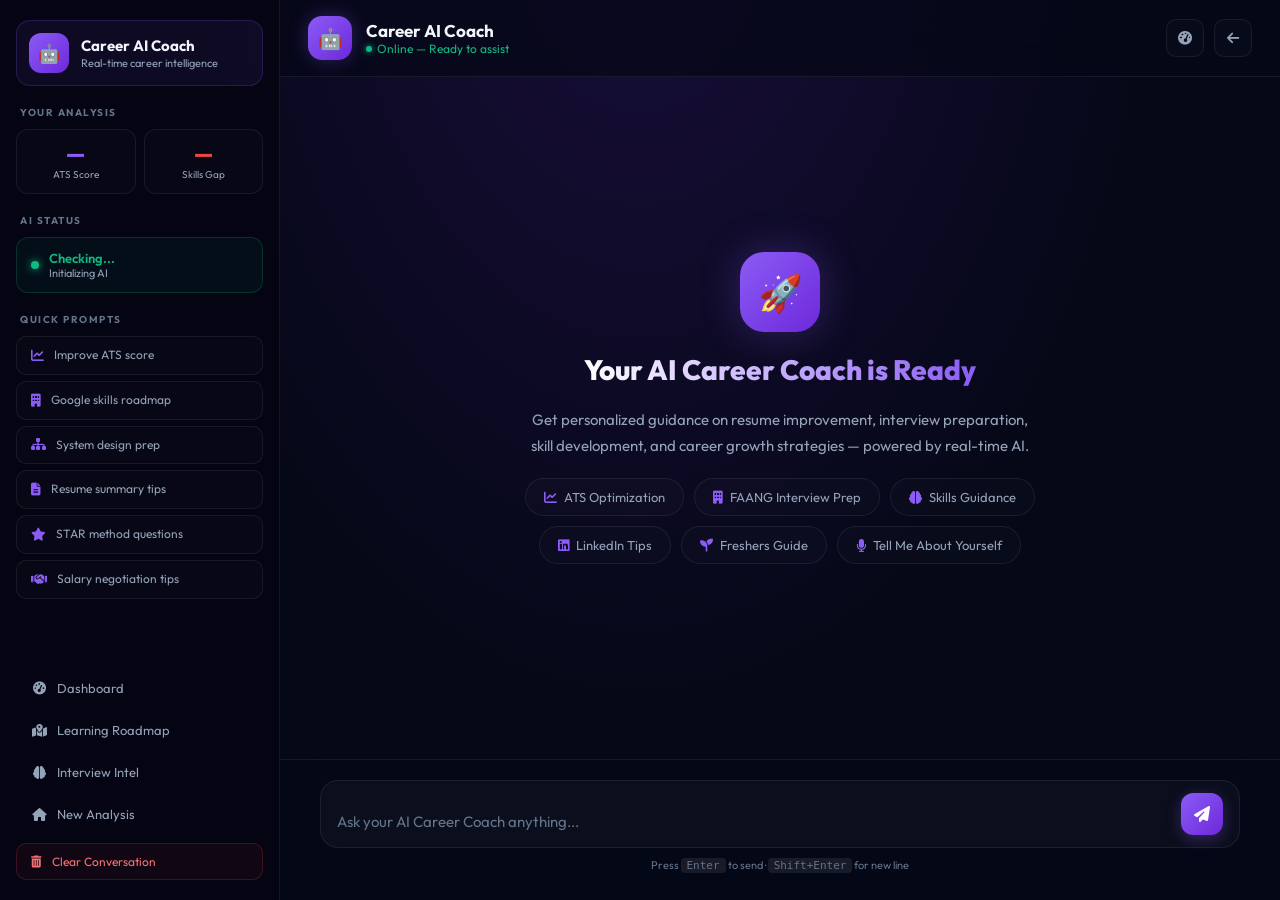
==== contents/templates/chat.html @ 1ed40bf2 "Initial commit" ====
<!DOCTYPE html>
<html lang="en">

<head>
  <meta charset="UTF-8">
  <meta name="viewport" content="width=device-width, initial-scale=1.0">
  <title>CareerBoost AI | Career Coach Chat</title>
  <meta name="description" content="Real-time AI Career Coach powered by ChatGPT. Get personalized career guidance, resume tips, and interview prep.">

  <link rel="preconnect" href="https://fonts.googleapis.com">
  <link rel="preconnect" href="https://fonts.gstatic.com" crossorigin>
  <link href="https://fonts.googleapis.com/css2?family=Outfit:wght@300;400;500;600;700;800&display=swap" rel="stylesheet">
  <link rel="stylesheet" href="https://cdnjs.cloudflare.com/ajax/libs/font-awesome/6.4.0/css/all.min.css">

  <style>
    :root {
      --bg: #050816;
      --card-bg: rgba(255, 255, 255, 0.015);
      --card-bg-hover: rgba(255, 255, 255, 0.03);
      --border: rgba(255, 255, 255, 0.07);
      --border-hover: rgba(139, 92, 246, 0.4);
      --accent: #8b5cf6;
      --accent-2: #6d28d9;
      --accent-glow: rgba(139, 92, 246, 0.3);
      --text: #f1f5f9;
      --text-muted: #94a3b8;
      --text-dim: #64748b;
      --success: #10b981;
      --danger: #ef4444;
      --info: #00d1ff;
      --user-bg: linear-gradient(135deg, #8b5cf6 0%, #6d28d9 100%);
      --ai-bg: rgba(255, 255, 255, 0.04);
    }

    * {
      margin: 0;
      padding: 0;
      box-sizing: border-box;
      font-family: 'Outfit', sans-serif;
    }

    html, body {
      height: 100%;
      overflow: hidden;
      background: radial-gradient(ellipse at 50% -20%, #1a0e3d 0%, #050816 60%);
      color: var(--text);
    }

    /* LAYOUT */
    .chat-layout {
      display: grid;
      grid-template-columns: 280px 1fr;
      height: 100vh;
    }

    /* ====================== SIDEBAR ====================== */
    .sidebar {
      display: flex;
      flex-direction: column;
      background: rgba(5, 5, 18, 0.95);
      border-right: 1px solid var(--border);
      padding: 20px 16px;
      gap: 20px;
      overflow-y: auto;
    }

    .sidebar-brand {
      display: flex;
      align-items: center;
      gap: 12px;
      padding: 12px;
      border-radius: 14px;
      background: rgba(139, 92, 246, 0.08);
      border: 1px solid rgba(139, 92, 246, 0.2);
    }

    .sidebar-brand-icon {
      width: 40px;
      height: 40px;
      border-radius: 12px;
      background: var(--user-bg);
      display: flex;
      align-items: center;
      justify-content: center;
      font-size: 18px;
      flex-shrink: 0;
    }

    .sidebar-brand-text h3 {
      font-size: 15px;
      font-weight: 700;
      color: var(--text);
    }

    .sidebar-brand-text p {
      font-size: 11px;
      color: var(--text-muted);
      margin-top: 1px;
    }

    .sidebar-section-title {
      font-size: 10px;
      font-weight: 700;
      text-transform: uppercase;
      letter-spacing: 1.5px;
      color: var(--text-dim);
      padding: 0 4px;
    }

    /* STATS MINI CARDS */
    .sidebar-stats {
      display: grid;
      grid-template-columns: 1fr 1fr;
      gap: 8px;
    }

    .stat-mini {
      background: var(--card-bg);
      border: 1px solid var(--border);
      border-radius: 12px;
      padding: 12px;
      text-align: center;
    }

    .stat-mini-value {
      font-size: 22px;
      font-weight: 800;
      color: var(--accent);
      line-height: 1;
    }

    .stat-mini-label {
      font-size: 10px;
      color: var(--text-muted);
      margin-top: 4px;
    }

    /* AI STATUS INDICATOR */
    .ai-status {
      display: flex;
      align-items: center;
      gap: 10px;
      padding: 12px 14px;
      background: rgba(16, 185, 129, 0.06);
      border: 1px solid rgba(16, 185, 129, 0.2);
      border-radius: 12px;
    }

    .status-dot {
      width: 8px;
      height: 8px;
      border-radius: 50%;
      background: var(--success);
      box-shadow: 0 0 8px var(--success);
      animation: pulse-dot 2s infinite;
      flex-shrink: 0;
    }

    .status-dot.offline {
      background: var(--text-dim);
      box-shadow: none;
      animation: none;
    }

    @keyframes pulse-dot {
      0%, 100% { opacity: 1; transform: scale(1); }
      50% { opacity: 0.6; transform: scale(0.85); }
    }

    .ai-status-text h4 {
      font-size: 13px;
      font-weight: 600;
      color: var(--success);
    }

    .ai-status-text p {
      font-size: 11px;
      color: var(--text-muted);
    }

    /* QUICK PROMPTS */
    .quick-prompts {
      display: flex;
      flex-direction: column;
      gap: 6px;
    }

    .quick-prompt-btn {
      width: 100%;
      text-align: left;
      padding: 10px 14px;
      border-radius: 10px;
      background: var(--card-bg);
      border: 1px solid var(--border);
      color: var(--text-muted);
      font-size: 12px;
      font-family: 'Outfit', sans-serif;
      cursor: pointer;
      transition: all 0.25s ease;
      display: flex;
      align-items: center;
      gap: 10px;
      line-height: 1.4;
    }

    .quick-prompt-btn i {
      color: var(--accent);
      font-size: 13px;
      flex-shrink: 0;
    }

    .quick-prompt-btn:hover {
      background: rgba(139, 92, 246, 0.12);
      border-color: rgba(139, 92, 246, 0.35);
      color: var(--text);
      transform: translateX(4px);
    }

    /* NAVIGATION */
    .sidebar-nav {
      display: flex;
      flex-direction: column;
      gap: 4px;
      margin-top: auto;
    }

    .nav-btn {
      display: flex;
      align-items: center;
      gap: 10px;
      padding: 10px 14px;
      border-radius: 10px;
      background: transparent;
      border: 1px solid transparent;
      color: var(--text-muted);
      font-size: 13px;
      font-family: 'Outfit', sans-serif;
      cursor: pointer;
      transition: all 0.25s ease;
      text-decoration: none;
    }

    .nav-btn i {
      width: 16px;
      text-align: center;
    }

    .nav-btn:hover {
      background: var(--card-bg);
      border-color: var(--border);
      color: var(--text);
    }

    .nav-btn.active {
      background: rgba(139, 92, 246, 0.1);
      border-color: rgba(139, 92, 246, 0.3);
      color: var(--accent);
    }

    /* Clear chat button */
    .clear-btn {
      display: flex;
      align-items: center;
      gap: 10px;
      padding: 10px 14px;
      border-radius: 10px;
      background: rgba(239, 68, 68, 0.06);
      border: 1px solid rgba(239, 68, 68, 0.2);
      color: #f87171;
      font-size: 12px;
      font-family: 'Outfit', sans-serif;
      cursor: pointer;
      transition: all 0.25s ease;
      width: 100%;
    }

    .clear-btn:hover {
      background: rgba(239, 68, 68, 0.12);
      border-color: rgba(239, 68, 68, 0.4);
    }

    /* ====================== MAIN CHAT AREA ====================== */
    .chat-main {
      display: flex;
      flex-direction: column;
      overflow: hidden;
    }

    /* TOPBAR */
    .chat-topbar {
      display: flex;
      align-items: center;
      justify-content: space-between;
      padding: 16px 28px;
      border-bottom: 1px solid var(--border);
      background: rgba(5, 8, 22, 0.7);
      backdrop-filter: blur(20px);
      flex-shrink: 0;
    }

    .topbar-left {
      display: flex;
      align-items: center;
      gap: 14px;
    }

    .topbar-avatar {
      width: 44px;
      height: 44px;
      border-radius: 14px;
      background: var(--user-bg);
      display: flex;
      align-items: center;
      justify-content: center;
      font-size: 20px;
      box-shadow: 0 0 20px var(--accent-glow);
    }

    .topbar-info h2 {
      font-size: 17px;
      font-weight: 700;
      color: var(--text);
    }

    .topbar-info p {
      font-size: 12px;
      color: var(--success);
      display: flex;
      align-items: center;
      gap: 5px;
    }

    .topbar-info p::before {
      content: '';
      display: inline-block;
      width: 6px;
      height: 6px;
      border-radius: 50%;
      background: var(--success);
      box-shadow: 0 0 6px var(--success);
    }

    .topbar-actions {
      display: flex;
      gap: 10px;
    }

    .icon-btn {
      width: 38px;
      height: 38px;
      border-radius: 10px;
      background: var(--card-bg);
      border: 1px solid var(--border);
      color: var(--text-muted);
      cursor: pointer;
      display: flex;
      align-items: center;
      justify-content: center;
      transition: all 0.25s ease;
      font-size: 14px;
    }

    .icon-btn:hover {
      background: rgba(139, 92, 246, 0.15);
      border-color: rgba(139, 92, 246, 0.4);
      color: var(--accent);
    }

    /* MESSAGES AREA */
    .messages-area {
      flex: 1;
      overflow-y: auto;
      padding: 30px 40px;
      display: flex;
      flex-direction: column;
      gap: 20px;
      scroll-behavior: smooth;
    }

    .messages-area::-webkit-scrollbar {
      width: 6px;
    }

    .messages-area::-webkit-scrollbar-track {
      background: transparent;
    }

    .messages-area::-webkit-scrollbar-thumb {
      background: rgba(255, 255, 255, 0.1);
      border-radius: 4px;
    }

    .messages-area::-webkit-scrollbar-thumb:hover {
      background: rgba(139, 92, 246, 0.4);
    }

    /* WELCOME STATE */
    .welcome-state {
      flex: 1;
      display: flex;
      flex-direction: column;
      align-items: center;
      justify-content: center;
      gap: 20px;
      text-align: center;
      opacity: 1;
      transition: opacity 0.4s ease;
    }

    .welcome-state.hidden {
      display: none;
    }

    .welcome-icon {
      width: 80px;
      height: 80px;
      border-radius: 24px;
      background: var(--user-bg);
      display: flex;
      align-items: center;
      justify-content: center;
      font-size: 36px;
      box-shadow: 0 0 40px var(--accent-glow);
      animation: float 3s ease-in-out infinite;
    }

    @keyframes float {
      0%, 100% { transform: translateY(0); }
      50% { transform: translateY(-8px); }
    }

    .welcome-state h2 {
      font-size: 28px;
      font-weight: 800;
      background: linear-gradient(to right, #fff, var(--accent));
      -webkit-background-clip: text;
      -webkit-text-fill-color: transparent;
    }

    .welcome-state p {
      font-size: 15px;
      color: var(--text-muted);
      max-width: 500px;
      line-height: 1.7;
    }

    .welcome-chips {
      display: flex;
      flex-wrap: wrap;
      gap: 10px;
      justify-content: center;
      max-width: 600px;
    }

    .welcome-chip {
      padding: 10px 18px;
      border-radius: 50px;
      background: var(--card-bg);
      border: 1px solid var(--border);
      color: var(--text-muted);
      font-size: 13px;
      cursor: pointer;
      transition: all 0.25s ease;
      display: flex;
      align-items: center;
      gap: 7px;
    }

    .welcome-chip i {
      color: var(--accent);
    }

    .welcome-chip:hover {
      background: rgba(139, 92, 246, 0.15);
      border-color: rgba(139, 92, 246, 0.4);
      color: var(--text);
      transform: translateY(-2px);
      box-shadow: 0 8px 20px rgba(139, 92, 246, 0.2);
    }

    /* MESSAGE BUBBLES */
    .message-row {
      display: flex;
      gap: 12px;
      max-width: 820px;
      animation: slideIn 0.35s cubic-bezier(0.165, 0.84, 0.44, 1) forwards;
    }

    @keyframes slideIn {
      from { opacity: 0; transform: translateY(15px); }
      to { opacity: 1; transform: translateY(0); }
    }

    .message-row.user {
      align-self: flex-end;
      flex-direction: row-reverse;
    }

    .message-row.ai {
      align-self: flex-start;
    }

    .msg-avatar {
      width: 36px;
      height: 36px;
      border-radius: 12px;
      display: flex;
      align-items: center;
      justify-content: center;
      font-size: 16px;
      flex-shrink: 0;
      margin-top: 4px;
    }

    .msg-avatar.ai-avatar {
      background: var(--user-bg);
      box-shadow: 0 0 12px var(--accent-glow);
    }

    .msg-avatar.user-avatar {
      background: rgba(255, 255, 255, 0.1);
      border: 1px solid var(--border);
    }

    .msg-content {
      display: flex;
      flex-direction: column;
      gap: 5px;
      max-width: calc(100% - 50px);
    }

    .msg-sender {
      font-size: 11px;
      font-weight: 600;
      text-transform: uppercase;
      letter-spacing: 0.5px;
      color: var(--text-dim);
      padding: 0 4px;
    }

    .message-row.user .msg-sender {
      text-align: right;
    }

    .msg-bubble {
      padding: 14px 18px;
      border-radius: 18px;
      font-size: 14.5px;
      line-height: 1.65;
    }

    .message-row.user .msg-bubble {
      background: var(--user-bg);
      color: white;
      border-radius: 18px 4px 18px 18px;
      box-shadow: 0 4px 20px rgba(139, 92, 246, 0.3);
    }

    .message-row.ai .msg-bubble {
      background: var(--ai-bg);
      border: 1px solid var(--border);
      color: var(--text);
      border-radius: 4px 18px 18px 18px;
    }

    /* AI message markdown */
    .msg-bubble strong { color: #c4b5fd; font-weight: 700; }
    .msg-bubble em { color: #a5f3fc; font-style: italic; }
    .msg-bubble code {
      background: rgba(139, 92, 246, 0.15);
      border: 1px solid rgba(139, 92, 246, 0.3);
      padding: 2px 8px;
      border-radius: 6px;
      font-family: 'Courier New', monospace;
      font-size: 13px;
      color: #a78bfa;
    }

    .msg-bubble ul, .msg-bubble ol {
      padding-left: 20px;
      display: flex;
      flex-direction: column;
      gap: 5px;
    }

    .msg-bubble li {
      line-height: 1.6;
    }

    .msg-meta {
      font-size: 10px;
      color: var(--text-dim);
      padding: 0 4px;
    }

    .message-row.user .msg-meta {
      text-align: right;
    }

    /* TYPING INDICATOR */
    .typing-row {
      display: flex;
      gap: 12px;
      align-self: flex-start;
      animation: slideIn 0.35s ease forwards;
    }

    .typing-bubble {
      padding: 14px 18px;
      background: var(--ai-bg);
      border: 1px solid var(--border);
      border-radius: 4px 18px 18px 18px;
      display: flex;
      gap: 5px;
      align-items: center;
    }

    .typing-dot {
      width: 7px;
      height: 7px;
      border-radius: 50%;
      background: var(--text-muted);
      animation: typingBounce 1.5s infinite ease-in-out;
    }

    .typing-dot:nth-child(1) { animation-delay: 0s; }
    .typing-dot:nth-child(2) { animation-delay: 0.2s; }
    .typing-dot:nth-child(3) { animation-delay: 0.4s; }

    @keyframes typingBounce {
      0%, 80%, 100% { transform: translateY(0); opacity: 0.4; }
      40% { transform: translateY(-8px); opacity: 1; }
    }

    /* CHAT INPUT AREA */
    .chat-input-area {
      padding: 20px 40px 28px;
      border-top: 1px solid var(--border);
      background: rgba(5, 8, 22, 0.7);
      backdrop-filter: blur(20px);
      flex-shrink: 0;
    }

    .chat-input-wrapper {
      display: flex;
      gap: 12px;
      align-items: flex-end;
      background: rgba(255, 255, 255, 0.03);
      border: 1px solid var(--border);
      border-radius: 18px;
      padding: 12px 16px;
      transition: all 0.3s ease;
    }

    .chat-input-wrapper:focus-within {
      border-color: rgba(139, 92, 246, 0.5);
      box-shadow: 0 0 25px rgba(139, 92, 246, 0.15);
    }

    #chatInput {
      flex: 1;
      background: transparent;
      border: none;
      outline: none;
      color: var(--text);
      font-size: 15px;
      font-family: 'Outfit', sans-serif;
      resize: none;
      max-height: 140px;
      min-height: 24px;
      line-height: 1.5;
    }

    #chatInput::placeholder {
      color: var(--text-dim);
    }

    .send-btn {
      width: 42px;
      height: 42px;
      border-radius: 12px;
      background: var(--user-bg);
      border: none;
      color: white;
      font-size: 16px;
      cursor: pointer;
      display: flex;
      align-items: center;
      justify-content: center;
      transition: all 0.25s ease;
      flex-shrink: 0;
      box-shadow: 0 4px 15px rgba(139, 92, 246, 0.3);
    }

    .send-btn:hover:not(:disabled) {
      transform: scale(1.08);
      box-shadow: 0 6px 25px rgba(139, 92, 246, 0.5);
    }

    .send-btn:disabled {
      opacity: 0.5;
      cursor: not-allowed;
    }

    .input-hint {
      font-size: 11px;
      color: var(--text-dim);
      text-align: center;
      margin-top: 10px;
    }

    /* SYSTEM MESSAGE / DATE DIVIDER */
    .system-msg {
      text-align: center;
      font-size: 11px;
      color: var(--text-dim);
      display: flex;
      align-items: center;
      gap: 12px;
    }

    .system-msg::before,
    .system-msg::after {
      content: '';
      flex: 1;
      height: 1px;
      background: var(--border);
    }

    /* NOTIFICATION TOAST */
    .toast-container {
      position: fixed;
      top: 20px;
      right: 20px;
      z-index: 9999;
      display: flex;
      flex-direction: column;
      gap: 10px;
      pointer-events: none;
    }

    .toast {
      padding: 12px 18px;
      border-radius: 12px;
      font-size: 13px;
      font-weight: 500;
      color: white;
      animation: toastIn 0.4s ease forwards;
      pointer-events: all;
      display: flex;
      align-items: center;
      gap: 10px;
    }

    .toast.success {
      background: rgba(16, 185, 129, 0.15);
      border: 1px solid rgba(16, 185, 129, 0.4);
      color: #6ee7b7;
    }

    .toast.error {
      background: rgba(239, 68, 68, 0.15);
      border: 1px solid rgba(239, 68, 68, 0.4);
      color: #fca5a5;
    }

    @keyframes toastIn {
      from { opacity: 0; transform: translateX(20px); }
      to { opacity: 1; transform: translateX(0); }
    }

    /* RESPONSIVE */
    @media (max-width: 768px) {
      .chat-layout {
        grid-template-columns: 1fr;
      }

      .sidebar {
        display: none;
      }

      .messages-area {
        padding: 20px;
      }

      .chat-input-area {
        padding: 15px 20px 20px;
      }
    }
  </style>
</head>

<body>

  <div class="toast-container" id="toastContainer"></div>

  <div class="chat-layout">

    <!-- ========== SIDEBAR ========== -->
    <aside class="sidebar">

      <div class="sidebar-brand">
        <div class="sidebar-brand-icon">🤖</div>
        <div class="sidebar-brand-text">
          <h3>Career AI Coach</h3>
          <p>Real-time career intelligence</p>
        </div>
      </div>

      <!-- CONTEXT STATS -->
      <div>
        <div class="sidebar-section-title" style="margin-bottom: 10px;">Your Analysis</div>
        <div class="sidebar-stats" id="sidebarStats">
          <div class="stat-mini">
            <div class="stat-mini-value" id="sidebarScore">—</div>
            <div class="stat-mini-label">ATS Score</div>
          </div>
          <div class="stat-mini">
            <div class="stat-mini-value" id="sidebarMissing" style="color: #ef4444;">—</div>
            <div class="stat-mini-label">Skills Gap</div>
          </div>
        </div>
      </div>

      <!-- AI STATUS -->
      <div>
        <div class="sidebar-section-title" style="margin-bottom: 10px;">AI Status</div>
        <div class="ai-status" id="aiStatus">
          <div class="status-dot" id="statusDot"></div>
          <div class="ai-status-text">
            <h4 id="statusTitle">Checking...</h4>
            <p id="statusSub">Initializing AI</p>
          </div>
        </div>
      </div>

      <!-- QUICK PROMPTS -->
      <div>
        <div class="sidebar-section-title" style="margin-bottom: 10px;">Quick Prompts</div>
        <div class="quick-prompts">
          <button class="quick-prompt-btn" onclick="sendQuick('How can I improve my ATS score for a software engineering role?')">
            <i class="fas fa-chart-line"></i>
            Improve ATS score
          </button>
          <button class="quick-prompt-btn" onclick="sendQuick('What are the most important skills for getting into Google?')">
            <i class="fas fa-building"></i>
            Google skills roadmap
          </button>
          <button class="quick-prompt-btn" onclick="sendQuick('How should I prepare for a system design interview?')">
            <i class="fas fa-sitemap"></i>
            System design prep
          </button>
          <button class="quick-prompt-btn" onclick="sendQuick('Give me tips for writing a compelling resume summary section.')">
            <i class="fas fa-file-alt"></i>
            Resume summary tips
          </button>
          <button class="quick-prompt-btn" onclick="sendQuick('What behavioral questions should I prepare using STAR method?')">
            <i class="fas fa-star"></i>
            STAR method questions
          </button>
          <button class="quick-prompt-btn" onclick="sendQuick('How can I negotiate a higher salary offer?')">
            <i class="fas fa-handshake"></i>
            Salary negotiation tips
          </button>
        </div>
      </div>

      <!-- NAV LINKS -->
      <div class="sidebar-nav">
        <a href="/dashboard" class="nav-btn">
          <i class="fas fa-gauge-high"></i>
          Dashboard
        </a>
        <a href="/roadmap" class="nav-btn">
          <i class="fas fa-map-location-dot"></i>
          Learning Roadmap
        </a>
        <a href="/interview-intelligence" class="nav-btn">
          <i class="fas fa-brain"></i>
          Interview Intel
        </a>
        <a href="/" class="nav-btn">
          <i class="fas fa-house"></i>
          New Analysis
        </a>
        <div style="margin-top: 6px;">
          <button class="clear-btn" onclick="clearChat()">
            <i class="fas fa-trash-alt"></i>
            Clear Conversation
          </button>
        </div>
      </div>

    </aside>

    <!-- ========== MAIN CHAT ========== -->
    <main class="chat-main">

      <!-- TOPBAR -->
      <div class="chat-topbar">
        <div class="topbar-left">
          <div class="topbar-avatar">🤖</div>
          <div class="topbar-info">
            <h2>Career AI Coach</h2>
            <p>Online — Ready to assist</p>
          </div>
        </div>
        <div class="topbar-actions">
          <button class="icon-btn" title="Go to Dashboard" onclick="location.href='/dashboard'">
            <i class="fas fa-gauge-high"></i>
          </button>
          <button class="icon-btn" title="New Resume Analysis" onclick="location.href='/'">
            <i class="fas fa-arrow-left"></i>
          </button>
        </div>
      </div>

      <!-- MESSAGES -->
      <div class="messages-area" id="messagesArea">

        <!-- Welcome State (shown until first message) -->
        <div class="welcome-state" id="welcomeState">
          <div class="welcome-icon">🚀</div>
          <h2>Your AI Career Coach is Ready</h2>
          <p>Get personalized guidance on resume improvement, interview preparation, skill development, and career growth strategies — powered by real-time AI.</p>
          <div class="welcome-chips" id="welcomeChips">
            <div class="welcome-chip" onclick="sendQuick('How to improve my ATS score?')">
              <i class="fas fa-chart-line"></i> ATS Optimization
            </div>
            <div class="welcome-chip" onclick="sendQuick('Interview prep tips for FAANG companies')">
              <i class="fas fa-building"></i> FAANG Interview Prep
            </div>
            <div class="welcome-chip" onclick="sendQuick('What skills do I need to learn for a data science role?')">
              <i class="fas fa-brain"></i> Skills Guidance
            </div>
            <div class="welcome-chip" onclick="sendQuick('How to write a strong LinkedIn summary for a software engineer?')">
              <i class="fab fa-linkedin"></i> LinkedIn Tips
            </div>
            <div class="welcome-chip" onclick="sendQuick('How can I stand out as a fresher/entry-level candidate?')">
              <i class="fas fa-seedling"></i> Freshers Guide
            </div>
            <div class="welcome-chip" onclick="sendQuick('How to answer Tell me about yourself in an interview?')">
              <i class="fas fa-microphone"></i> Tell Me About Yourself
            </div>
          </div>
        </div>

        <!-- Conversation messages will appear here -->
        <div id="conversationContainer"></div>

      </div>

      <!-- INPUT AREA -->
      <div class="chat-input-area">
        <div class="chat-input-wrapper">
          <textarea
            id="chatInput"
            placeholder="Ask your AI Career Coach anything..."
            rows="1"
          ></textarea>
          <button class="send-btn" id="sendBtn" onclick="sendMessage()" title="Send message">
            <i class="fas fa-paper-plane"></i>
          </button>
        </div>
        <div class="input-hint">
          Press <kbd style="background: rgba(255,255,255,0.08); padding: 1px 6px; border-radius: 4px; font-family: monospace;">Enter</kbd> to send ·
          <kbd style="background: rgba(255,255,255,0.08); padding: 1px 6px; border-radius: 4px; font-family: monospace;">Shift+Enter</kbd> for new line
        </div>
      </div>

    </main>

  </div>

  <script>
    // ====================== STATE ======================
    const conversationContainer = document.getElementById('conversationContainer');
    const messagesArea = document.getElementById('messagesArea');
    const welcomeState = document.getElementById('welcomeState');
    const chatInput = document.getElementById('chatInput');
    const sendBtn = document.getElementById('sendBtn');
    let messageCount = 0;
    let isAiTyping = false;

    // ====================== INIT ======================
    window.addEventListener('DOMContentLoaded', async () => {
      setupTextareaAutoResize();
      await checkAiStatus();
      await loadSessionStats();
      sendBtn.disabled = false;
    });

    // ====================== AUTO-RESIZE TEXTAREA ======================
    function setupTextareaAutoResize() {
      chatInput.addEventListener('input', () => {
        chatInput.style.height = 'auto';
        chatInput.style.height = Math.min(chatInput.scrollHeight, 140) + 'px';
      });

      chatInput.addEventListener('keydown', (e) => {
        if (e.key === 'Enter' && !e.shiftKey) {
          e.preventDefault();
          sendMessage();
        }
      });
    }

    // ====================== AI STATUS CHECK ======================
    async function checkAiStatus() {
      try {
        const response = await fetch('/get_keys_status');
        const data = await response.json();
        const statusDot = document.getElementById('statusDot');
        const statusTitle = document.getElementById('statusTitle');
        const statusSub = document.getElementById('statusSub');

        if (data.openai) {
          statusTitle.textContent = 'AI Online';
          statusTitle.style.color = '#10b981';
          statusSub.textContent = 'Full intelligence active';
          statusDot.classList.remove('offline');
        } else if (data.gemini) {
          statusTitle.textContent = 'AI Online';
          statusTitle.style.color = '#10b981';
          statusSub.textContent = 'Full intelligence active';
          statusDot.classList.remove('offline');
        } else {
          statusTitle.textContent = 'Smart Mode';
          statusTitle.style.color = '#a78bfa';
          statusSub.textContent = 'Built-in career knowledge';
          statusDot.style.background = '#a78bfa';
          statusDot.style.boxShadow = '0 0 8px #a78bfa';
          document.getElementById('aiStatus').style.background = 'rgba(139,92,246,0.06)';
          document.getElementById('aiStatus').style.borderColor = 'rgba(139,92,246,0.2)';
        }
      } catch (e) {
        console.error('Status check failed:', e);
      }
    }

    // ====================== SESSION STATS ======================
    async function loadSessionStats() {
      try {
        const response = await fetch('/session_stats');
        if (response.ok) {
          const data = await response.json();
          if (data.score !== null) {
            document.getElementById('sidebarScore').textContent = data.score + '%';
          }
          if (data.missing_count !== null) {
            document.getElementById('sidebarMissing').textContent = data.missing_count;
          }
        }
      } catch (e) {
        // session stats optional
      }
    }

    // ====================== HELPERS ======================
    function getTimestamp() {
      return new Date().toLocaleTimeString('en-US', { hour: '2-digit', minute: '2-digit' });
    }

    function formatMarkdown(text) {
      if (!text) return '';
      return text
        .replace(/\*\*(.*?)\*\*/g, '<strong>$1</strong>')
        .replace(/\*(.*?)\*/g, '<em>$1</em>')
        .replace(/`([^`]+)`/g, '<code>$1</code>')
        .replace(/^### (.*$)/gim, '<h4 style="font-size:15px;font-weight:700;color:#c4b5fd;margin:10px 0 5px;">$1</h4>')
        .replace(/^## (.*$)/gim, '<h3 style="font-size:16px;font-weight:700;color:#a78bfa;margin:12px 0 6px;">$1</h3>')
        .replace(/^# (.*$)/gim, '<h2 style="font-size:18px;font-weight:800;color:#8b5cf6;margin:12px 0 6px;">$1</h2>')
        .replace(/^- (.*$)/gim, '<li>$1</li>')
        .replace(/(<li>.*<\/li>)/gs, '<ul style="padding-left:18px;margin:8px 0;display:flex;flex-direction:column;gap:5px;">$1</ul>')
        .replace(/\n\n/g, '<br><br>')
        .replace(/\n/g, '<br>');
    }

    function showToast(message, type = 'success') {
      const container = document.getElementById('toastContainer');
      const toast = document.createElement('div');
      toast.className = `toast ${type}`;
      toast.innerHTML = `<i class="fas fa-${type === 'success' ? 'check-circle' : 'exclamation-circle'}"></i> ${message}`;
      container.appendChild(toast);
      setTimeout(() => toast.remove(), 3500);
    }

    // ====================== SEND MESSAGE ======================
    async function sendMessage() {
      const msg = chatInput.value.trim();
      if (!msg || isAiTyping) return;

      isAiTyping = true;
      sendBtn.disabled = true;

      // Hide welcome state on first message
      if (messageCount === 0) {
        welcomeState.classList.add('hidden');
        if (messageCount === 0) {
          const divider = document.createElement('div');
          divider.className = 'system-msg';
          divider.textContent = 'Conversation started · ' + new Date().toLocaleDateString('en-US', { weekday: 'long', year: 'numeric', month: 'long', day: 'numeric' });
          conversationContainer.appendChild(divider);
        }
      }

      messageCount++;

      // Clear input
      chatInput.value = '';
      chatInput.style.height = 'auto';

      // Add user message
      appendMessage('user', msg);

      // Add typing indicator
      const typingRow = appendTypingIndicator();

      // Scroll down
      scrollToBottom();

      try {
        const response = await fetch('/chat', {
          method: 'POST',
          headers: { 'Content-Type': 'application/json' },
          body: JSON.stringify({ message: msg })
        });

        if (!response.ok) throw new Error('Network response was not ok');

        const data = await response.json();
        typingRow.remove();

        // Simulate a typewriter effect for the AI response
        appendMessageWithTypeEffect('ai', data.response || 'I apologize — something went wrong. Please try again.');

      } catch (error) {
        console.error('Chat error:', error);
        typingRow.remove();
        appendMessage('ai', 'I apologize, but I\'m having trouble connecting right now. Please check your connection and try again.');
        showToast('Connection error. Please try again.', 'error');
      } finally {
        isAiTyping = false;
        sendBtn.disabled = false;
        chatInput.focus();
      }
    }

    function appendMessage(role, text) {
      const row = document.createElement('div');
      row.className = `message-row ${role}`;

      const avatar = document.createElement('div');
      avatar.className = `msg-avatar ${role === 'ai' ? 'ai-avatar' : 'user-avatar'}`;
      avatar.textContent = role === 'ai' ? '🤖' : '👤';

      const content = document.createElement('div');
      content.className = 'msg-content';

      const sender = document.createElement('div');
      sender.className = 'msg-sender';
      sender.textContent = role === 'ai' ? 'Career AI Coach' : 'You';

      const bubble = document.createElement('div');
      bubble.className = 'msg-bubble';
      if (role === 'ai') {
        bubble.innerHTML = formatMarkdown(text);
      } else {
        bubble.textContent = text;
      }

      const meta = document.createElement('div');
      meta.className = 'msg-meta';
      meta.textContent = getTimestamp();

      content.appendChild(sender);
      content.appendChild(bubble);
      content.appendChild(meta);
      row.appendChild(avatar);
      row.appendChild(content);

      conversationContainer.appendChild(row);
      scrollToBottom();
      return row;
    }

    function appendMessageWithTypeEffect(role, text) {
      const row = document.createElement('div');
      row.className = `message-row ${role}`;

      const avatar = document.createElement('div');
      avatar.className = `msg-avatar ${role === 'ai' ? 'ai-avatar' : 'user-avatar'}`;
      avatar.textContent = role === 'ai' ? '🤖' : '👤';

      const content = document.createElement('div');
      content.className = 'msg-content';

      const sender = document.createElement('div');
      sender.className = 'msg-sender';
      sender.textContent = role === 'ai' ? 'Career AI Coach' : 'You';

      const bubble = document.createElement('div');
      bubble.className = 'msg-bubble';
      bubble.innerHTML = '';

      const meta = document.createElement('div');
      meta.className = 'msg-meta';
      meta.textContent = getTimestamp();

      content.appendChild(sender);
      content.appendChild(bubble);
      content.appendChild(meta);
      row.appendChild(avatar);
      row.appendChild(content);

      conversationContainer.appendChild(row);
      scrollToBottom();

      // Typewriter effect: render markdown but reveal word by word
      const formattedHTML = formatMarkdown(text);
      const words = formattedHTML.split(' ');
      let i = 0;

      const interval = setInterval(() => {
        if (i < words.length) {
          bubble.innerHTML = words.slice(0, i + 1).join(' ');
          i++;
          scrollToBottom();
        } else {
          clearInterval(interval);
          bubble.innerHTML = formattedHTML; // Final render ensures correct HTML
        }
      }, 22);

      return row;
    }

    function appendTypingIndicator() {
      const row = document.createElement('div');
      row.className = 'typing-row';

      const avatar = document.createElement('div');
      avatar.className = 'msg-avatar ai-avatar';
      avatar.textContent = '🤖';

      const bubble = document.createElement('div');
      bubble.className = 'typing-bubble';
      bubble.innerHTML = '<div class="typing-dot"></div><div class="typing-dot"></div><div class="typing-dot"></div>';

      row.appendChild(avatar);
      row.appendChild(bubble);
      conversationContainer.appendChild(row);
      return row;
    }

    function scrollToBottom() {
      messagesArea.scrollTo({ top: messagesArea.scrollHeight, behavior: 'smooth' });
    }

    // ====================== QUICK PROMPTS ======================
    function sendQuick(text) {
      chatInput.value = text;
      sendMessage();
    }

    // ====================== CLEAR CHAT ======================
    function clearChat() {
      if (confirm('Are you sure you want to clear the conversation?')) {
        fetch('/clear_chat', { method: 'POST' })
          .then(() => {
            conversationContainer.innerHTML = '';
            welcomeState.classList.remove('hidden');
            messageCount = 0;
            showToast('Conversation cleared.', 'success');
          })
          .catch(() => {
            // Force clear on client even if server fails
            conversationContainer.innerHTML = '';
            welcomeState.classList.remove('hidden');
            messageCount = 0;
          });
      }
    }
  </script>

</body>
</html>
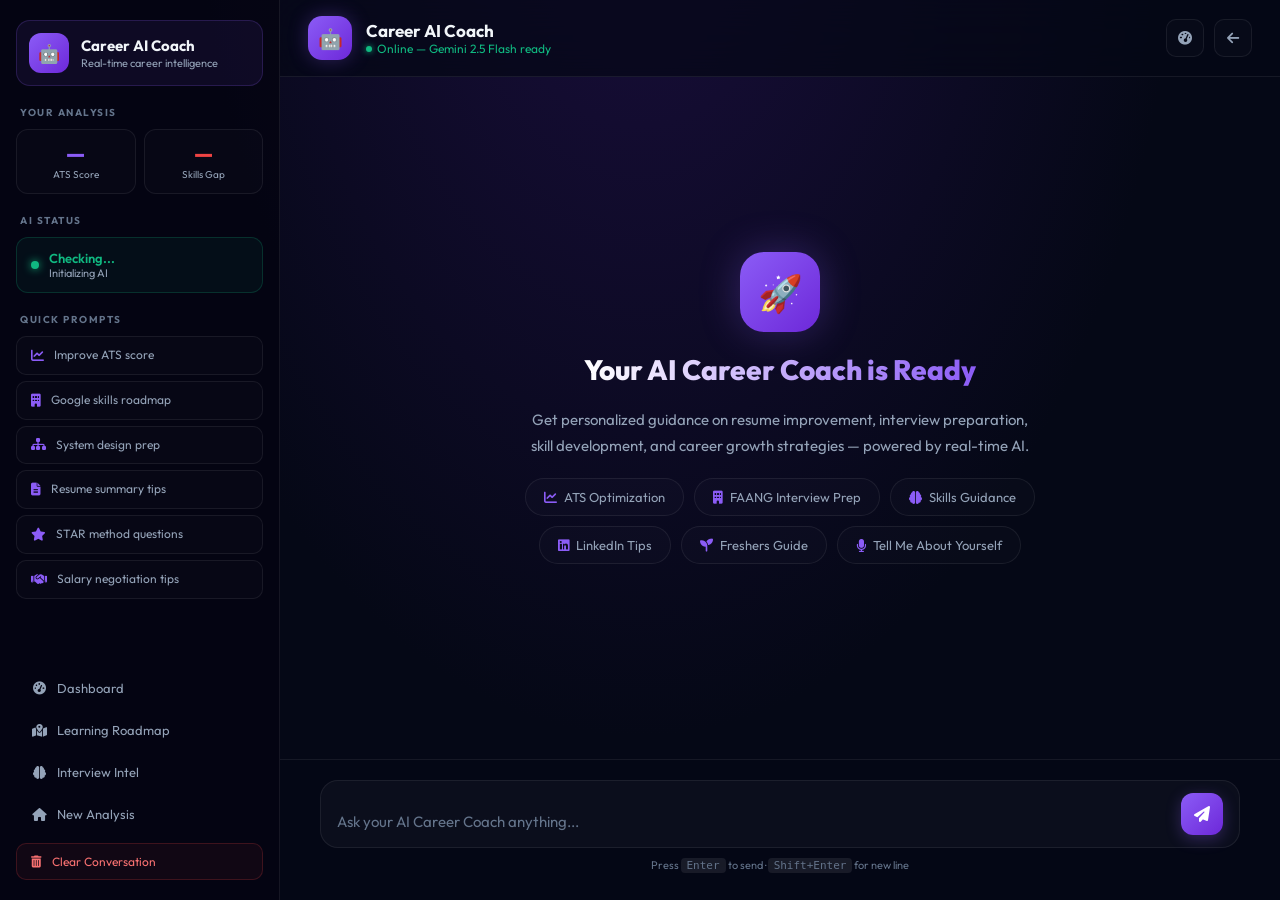
==== commit 0800e961: "New Update" ====
--- a/contents/templates/chat.html
+++ b/contents/templates/chat.html
@@ -434,6 +434,7 @@
       font-weight: 800;
       background: linear-gradient(to right, #fff, var(--accent));
       -webkit-background-clip: text;
+      background-clip: text;
       -webkit-text-fill-color: transparent;
     }
 
@@ -902,7 +903,7 @@
           <div class="topbar-avatar">🤖</div>
           <div class="topbar-info">
             <h2>Career AI Coach</h2>
-            <p>Online — Ready to assist</p>
+            <p>Online — Gemini 2.5 Flash ready</p>
           </div>
         </div>
         <div class="topbar-actions">
@@ -1017,12 +1018,12 @@
         if (data.openai) {
           statusTitle.textContent = 'AI Online';
           statusTitle.style.color = '#10b981';
-          statusSub.textContent = 'Full intelligence active';
+          statusSub.textContent = 'GPT-4o-mini active';
           statusDot.classList.remove('offline');
         } else if (data.gemini) {
           statusTitle.textContent = 'AI Online';
           statusTitle.style.color = '#10b981';
-          statusSub.textContent = 'Full intelligence active';
+          statusSub.textContent = 'Gemini 2.5 Flash active';
           statusDot.classList.remove('offline');
         } else {
           statusTitle.textContent = 'Smart Mode';
